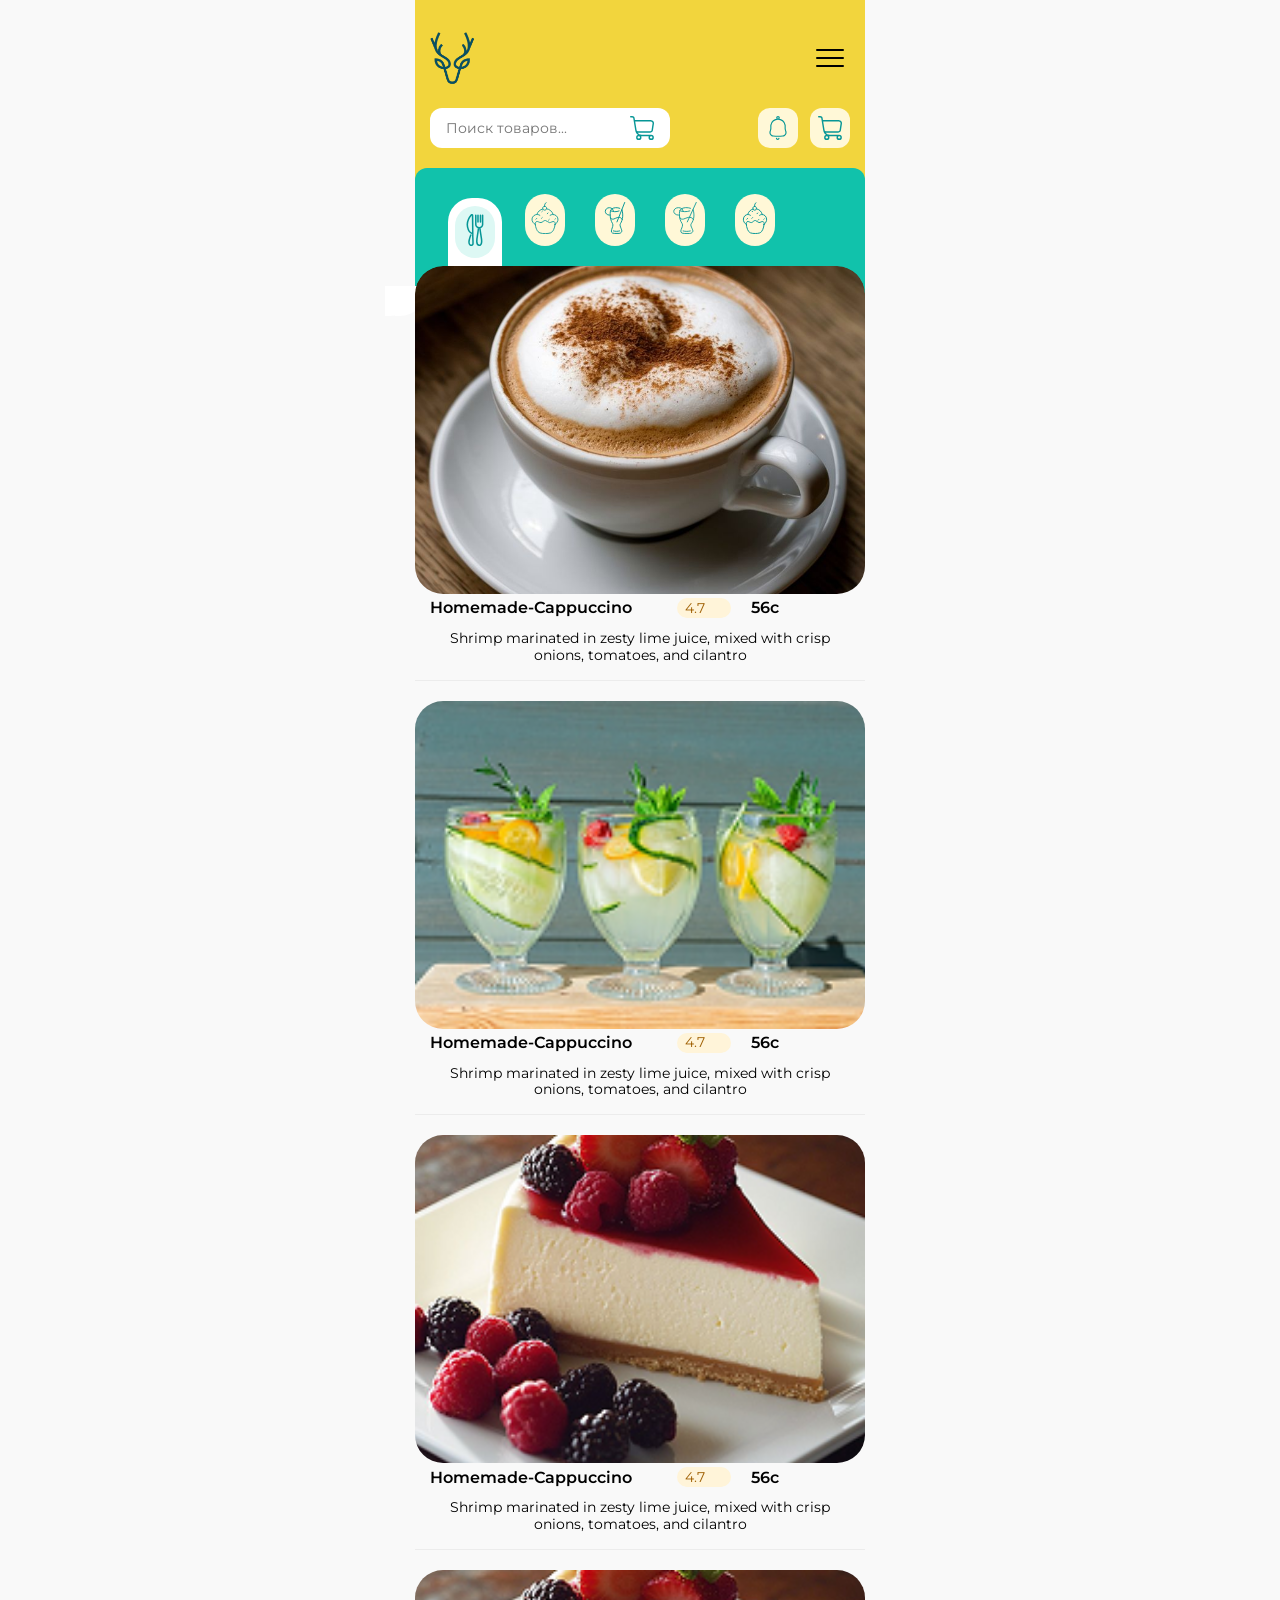
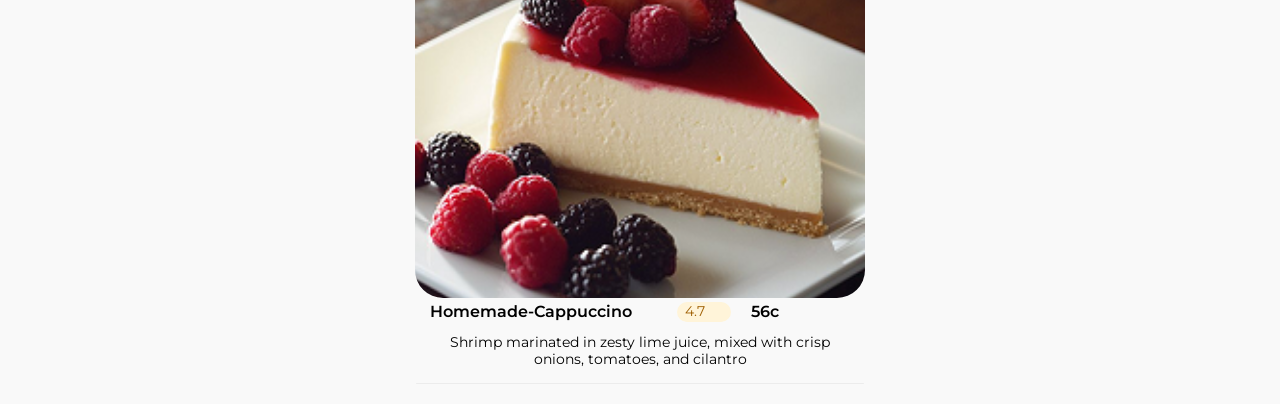
==== src/assets/menu/menu.html @ 3b6c97c5 "Инициализация проекта: Структура сайта и рабочие табы категорий" ====
<!DOCTYPE html>
<html lang="en">
<head>
    <meta charset="UTF-8">
    <meta name="viewport" content="width=device-width, initial-scale=1.0">
    <link rel="stylesheet" href="/src/css/styleMenu.css">
    <link rel="stylesheet" href="/src/css/style.css">
    <title>Меню</title>
</head>
<body>
    <header class="header">
        <div class="header__container">
          <a href="/src/index.html" class="header__logo logo"
          ><img
            src="../images/icons/logo.svg"
            alt="Логотип"
            width="40"
            height="45"
          /></a>
          <nav class="header__nav">
            <h2 class="header__title">Coffee Moose</h2>
            <ul class="header__list">
              <li class="header__item">
                
                <a href="#" class="header__link">
                  <svg class="header__sprite-icon icon-home">
                    <use href="../images/icons/sprite.svg#home"></use>
                  </svg>
                  <span>Главная</span></a>
              </li>
              <li class="header__item">
                <a href="" class="header__link">
                  <svg class="header__sprite-icon">
                    <use href="../images/icons/sprite.svg#menu"></use>
                  </svg>
                  <span>Меню</span></a>
              </li>
              <li class="header__item">
                <a href="#" class="header__link">
                  <svg class="header__sprite-icon icon-bascet">
                    <use href="../images/icons/sprite.svg#bascet"></use>
                  </svg>
                  <span>Корзина</span></a>
              </li>
              <li class="header__item">
                <a href="#" class="header__link header__link--left">О нас</a>
              </li>
            </ul>
          </nav>
          <button class="header__burger">
            <span class="header__line--1"></span>
            <span class="header__line--2"></span>
            <span class="header__line--3"></span>
          </button>
        </div>
        <div class="header__wrapper">
          <div class="header__wrapper-input">
            <input type="text" class="header__input" placeholder="Поиск товаров...">
            <svg class="header__icon-poosh">
              <use href="../images/icons/sprite.svg#bascet"></use>
            </svg>
          </div>
          <div class="header__wrapper-icons">
            <a class="header__icon-link">
              <svg class="header__sprite-icon">
                <use class="header__icon" href="../images/icons/sprite.svg#poosh"></use>
              </svg>
            </a>
            <a class="header__icon-link">
              <svg class="header__sprite-icon">
                <use class="header__icon" href="../images/icons/sprite.svg#bascet"></use>
              </svg>
            </a>
          </div>
        </div>
      </header>
    <div class="menu-tabs">
      <div class="menu-tabs__indicator"></div>
      <button class="menu-tabs__item menu-tabs__item--active" data-category ="dish">
          <svg class="menu-tabs__sprite-icon icon">
            <use href="../images/icons/sprite.svg#menu"></use>
          </svg>
        </button>
      <button class="menu-tabs__item" data-category ="cake">
        <svg class="menu-tabs__sprite-icon icon">
          <use href="../images/icons/sprite.svg#Desserts"></use>
        </svg>
      </button>
      <button class="menu-tabs__item" data-category ="drinks">
        <svg class="menu-tabs__sprite-icon icon">
          <use href="../images/icons/sprite.svg#Drinks-1"></use>
        </svg>
      </button>
      <button class="menu-tabs__item" data-category ="desserts">
        <svg class="menu-tabs__sprite-icon icon">
          <use href="../images/icons/sprite.svg#Drinks"></use>
        </svg>
      </button>
      <button class="menu-tabs__item" data-category ="drinks2">
        <svg class="menu-tabs__sprite-icon icon" >
          <use href="../images/icons/sprite.svg#Desserts-1"></use>
        </svg>
      </button>
    </div>
    <div class="tab-content">
    
      
    </div>

    <script src="/main.js"></script>
    <script src="./menu.js"></script>
</body>
</html>
---- src/css/styleMenu.css ----
*, *::before, *::after {
  margin: 0;
  padding: 0;
  box-sizing: border-box;
}

ul, ol {
  list-style: none;
}

a {
  text-decoration: none;
  color: inherit;
}

button, input, textarea {
  font: inherit;
  background: transparent;
  border: none;
}

img {
  width: 100%;
  height: 100%;
  -o-object-fit: cover;
     object-fit: cover;
  display: block;
}

@font-face {
  font-family: "Montserrat";
  src: url("../fonts/Montserrat-Regular.woff2") format("woff2");
  font-weight: 400;
  font-style: normal;
  font-display: swap;
}
@font-face {
  font-family: "Montserrat";
  src: url("../fonts/Montserrat-Medium.woff2") format("woff2");
  font-weight: 500;
  font-style: normal;
  font-display: swap;
}
@font-face {
  font-family: "Montserrat";
  src: url("../fonts/Montserrat-SemiBold.woff2") format("woff2");
  font-weight: 600;
  font-style: normal;
  font-display: swap;
}
@font-face {
  font-family: "Montserrat";
  src: url("../fonts/Montserrat-Bold.woff2") format("woff2");
  font-weight: 700;
  font-style: normal;
  font-display: swap;
}
body {
  font-family: "Montserrat";
  font-size: 0.875rem;
  font-weight: 400;
  line-height: 1.2;
  color: #404040;
  background-color: #f9f9f9;
  box-sizing: border-box;
  width: 100%;
  max-width: 28.125rem;
  margin: 0 auto;
  position: relative;
  min-height: 100vh;
  box-sizing: border-box;
}

.logo--visibili {
  display: none;
}

.indicator {
  display: inline-block;
  flex-shrink: 0;
  width: 1.25rem;
  height: 0.25rem;
  background-color: #FFF8D7;
  border-radius: 1.25rem;
}

.no-scroll {
  overflow: hidden;
  height: 100%;
}

.button-primary {
  display: flex;
  align-items: center;
  justify-content: center;
  font-size: 1.125rem;
  text-align: center;
  color: #FFFFFF;
  background: #11C2AB;
  border-radius: 0.75rem;
  margin-bottom: 0.5rem;
}
.button-primary:active {
  opacity: 0.8;
}

.button-secondary {
  display: inline-block;
  font-size: 1.125rem;
  text-align: center;
  color: #000;
  border: 1px solid #11C2AB;
  border-radius: 0.75rem;
  margin-bottom: 0.5rem;
}
.button-secondary:active {
  opacity: 0.8;
}

.header__container {
  margin-bottom: 1.5rem;
}
.header__wrapper {
  display: flex;
  align-items: center;
  justify-content: space-between;
  gap: 1rem;
  width: 100%;
}
.header__wrapper-input {
  display: flex;
  align-items: center;
  position: relative;
}
.header__icon-poosh {
  position: absolute;
  width: 1.5rem;
  height: 1.5rem;
  right: 1rem;
  fill: none;
  stroke: #069696 !important;
}
.header__input {
  width: 15rem;
  height: 2.5rem;
  padding: 0.5rem 1rem;
  border-radius: 0.75rem;
  background-color: #FFFFFF;
}
.header__wrapper-icons {
  display: flex;
  align-items: center;
  gap: 0.75rem;
}
.header__icon-link {
  display: flex;
  align-items: center;
  justify-content: center;
  min-width: 2.5rem;
  min-height: 2.5rem;
  border-radius: 0.75rem;
  background-color: #FFF8D7 !important;
}
.header__sprite-icon {
  max-width: 1.5rem;
  max-height: 1.5rem;
  fill: none;
  stroke: #069696 !important;
}

.menu-tabs {
  display: flex;
  align-items: center;
  gap: 1.875rem;
  position: relative;
  width: 100%;
  padding: 0 2.5rem;
  padding-top: 1.625rem;
  padding-bottom: 3.75rem;
  margin-top: -1.25rem;
  border-radius: 0.75rem;
  background-color: #11C2AB;
}
.menu-tabs__indicator {
  position: absolute;
  left: 30px;
  top: 30px;
  height: 84px;
  width: 54px;
  border-radius: 1.5rem 1.5rem 0 0;
  background: #FFFFFF;
  transition: left 0.3s cubic-bezier(0.4, 0, 0.2, 1);
}
.menu-tabs::before, .menu-tabs::after {
  content: "";
  display: block;
  position: absolute;
  bottom: 0;
  width: 1.25rem;
  height: 1.25rem;
  background-color: #FFFFFF;
}
.menu-tabs::before {
  left: -1.25rem;
  border-radius: 0 0 100% 0;
  box-shadow: 5px 5px 0 5px #FFFFFF;
}
.menu-tabs::after {
  left: -1.25rem;
  border-radius: 0 0 100% 0;
  box-shadow: -5px 5px 0 5px #FFFFFF;
}
.menu-tabs__item {
  width: 2.5rem;
  height: 3.25rem;
  border-radius: 1.25rem;
  background-color: #FFF8D7;
  z-index: 1;
  transform: translateY(0);
  transition: transform 0.3s ease;
}
.menu-tabs__item--active {
  transform: translateY(12px);
  background-color: #DDF8F4;
  transition: transform 0.3s ease;
}
.menu-tabs__item--active .menu-tabs__sprite-icon {
  stroke: #069696;
}
.menu-tabs__sprite-icon {
  max-width: 2rem;
  max-height: 2rem;
  fill: none;
  stroke: #069696;
}

.tab-content {
  position: relative;
  border-radius: 1.75rem;
  margin-top: -2.5rem;
  overflow: hidden;
  z-index: 4;
}
.tab-content__card {
  margin-bottom: 1.25rem;
  overflow: hidden;
}
.tab-content__wrapper-img {
  width: 100%;
  height: 20.5rem;
  border-radius: 1.75rem;
  margin-bottom: 0.25rem;
  overflow: hidden;
}
.tab-content__desc {
  display: flex;
  align-items: center;
  margin-bottom: 0.75rem;
  padding: 0 0.9375rem;
}
.tab-content__title {
  font-size: 1rem;
  font-weight: 600;
}
.tab-content__rating {
  display: flex;
  align-items: center;
  width: 3.375rem;
  height: 1.25rem;
  padding-left: 0.5rem;
  color: #A16206;
  background-color: #FFF4D9;
  margin-left: 2.8125rem;
  margin-right: 1.25rem;
  border-radius: 6.1875rem;
}
.tab-content__price {
  font-size: 1rem;
  font-weight: 600;
}
.tab-content__text {
  padding: 0 0.9375rem;
  padding-bottom: 1rem;
  border-bottom: 1px solid #ececec;
}/*# sourceMappingURL=styleMenu.css.map */
---- src/css/style.css ----
*, *::before, *::after {
  margin: 0;
  padding: 0;
  box-sizing: border-box;
}

ul, ol {
  list-style: none;
}

a {
  text-decoration: none;
  color: inherit;
}

button, input, textarea {
  font: inherit;
  background: transparent;
  border: none;
}

img {
  width: 100%;
  height: 100%;
  -o-object-fit: cover;
     object-fit: cover;
  display: block;
}

@font-face {
  font-family: "Montserrat";
  src: url("../fonts/Montserrat-Regular.woff2") format("woff2");
  font-weight: 400;
  font-style: normal;
  font-display: swap;
}
@font-face {
  font-family: "Montserrat";
  src: url("../fonts/Montserrat-Medium.woff2") format("woff2");
  font-weight: 500;
  font-style: normal;
  font-display: swap;
}
@font-face {
  font-family: "Montserrat";
  src: url("../fonts/Montserrat-SemiBold.woff2") format("woff2");
  font-weight: 600;
  font-style: normal;
  font-display: swap;
}
@font-face {
  font-family: "Montserrat";
  src: url("../fonts/Montserrat-Bold.woff2") format("woff2");
  font-weight: 700;
  font-style: normal;
  font-display: swap;
}
body {
  font-family: "Montserrat";
  font-size: 0.875rem;
  font-weight: 400;
  line-height: 1.2;
  color: #404040;
  background-color: #f9f9f9;
  box-sizing: border-box;
  width: 100%;
  max-width: 28.125rem;
  margin: 0 auto;
  position: relative;
  min-height: 100vh;
  box-sizing: border-box;
}

.logo--visibili {
  display: none;
}

.indicator {
  display: inline-block;
  flex-shrink: 0;
  width: 1.25rem;
  height: 0.25rem;
  background-color: #FFF8D7;
  border-radius: 1.25rem;
}

.no-scroll {
  overflow: hidden;
  height: 100%;
}

.button-primary {
  display: flex;
  align-items: center;
  justify-content: center;
  font-size: 1.125rem;
  text-align: center;
  color: #FFFFFF;
  background: #11C2AB;
  border-radius: 0.75rem;
  margin-bottom: 0.5rem;
}
.button-primary:active {
  opacity: 0.8;
}

.button-secondary {
  display: inline-block;
  font-size: 1.125rem;
  text-align: center;
  color: #000;
  border: 1px solid #11C2AB;
  border-radius: 0.75rem;
  margin-bottom: 0.5rem;
}
.button-secondary:active {
  opacity: 0.8;
}

.header {
  background-color: #f2d53d;
  padding: 2rem 0.9375rem 2.5rem 0.9375rem;
}
.header__container {
  display: flex;
  align-items: center;
  justify-content: space-between;
  position: relative;
}
.header__logo {
  font-size: 1.125rem;
  letter-spacing: 10%;
  top: 1.5625rem;
  z-index: 7;
}
.header__logo span {
  padding-left: 0.3125rem;
  margin-bottom: -0.125rem;
}
.header__nav {
  display: inline-block;
  position: fixed;
  top: 0;
  left: 49.9%;
  transform: translateX(-50%);
  z-index: 99;
  width: 100%;
  max-width: 28.75rem;
  height: 100vh;
  overflow: hidden;
  background-color: #FFFFFF;
  z-index: 99;
  transition: transform 0.5s ease, opacity 0.5s ease, visibility 0.5s;
  opacity: 0;
  visibility: hidden;
}
.header__nav--active {
  opacity: 1;
  visibility: visible;
}
.header__title {
  font-weight: 600;
  font-size: 36px;
  line-height: 40px;
  letter-spacing: 0.06em;
  color: #252525;
  padding-top: 2.5rem;
  padding-left: 2.5rem;
  margin-bottom: 2.4375rem;
}
.header__item:nth-child(4) {
  padding-top: 0.625rem;
  padding-left: 2.8125rem;
}
.header__list {
  align-items: center;
  flex-direction: column;
  gap: 0.5rem;
  position: relative;
  font-size: 1.25rem;
  font-weight: 500;
  color: #252525;
  line-height: 28px;
  left: 2.75rem;
}
.header__link {
  display: flex;
  align-items: center;
  margin-bottom: 0.5rem;
}
.header__link span {
  padding-left: 0.5rem;
}
.header__sprite-icon {
  width: 1.5rem;
  height: 1.5rem;
  fill: transparent;
  stroke: #000;
}
.header .icon-bascet,
.header .icon-home {
  width: 1.375rem;
  height: 1.375rem;
}
.header__burger {
  display: flex;
  flex-direction: column;
  align-items: flex-end;
  justify-content: space-between;
  width: 40px;
  height: 30px;
  z-index: 99;
  padding: 0.375rem;
}
.header__line--1, .header__line--2, .header__line--3 {
  display: block;
  width: 100%;
  height: 2px;
  background: #000;
  border-radius: 2px;
  transition: transform 0.3s ease, opacity 0.3s ease;
}

.burger-menu--active {
  display: block;
  position: absolute;
  top: 0.875rem;
  right: 0.9375rem;
}
.burger-menu--active .header__line--1, .burger-menu--active .header__line--2 {
  position: absolute;
  top: 50%;
  left: 52%;
  width: 80%;
  margin-left: -45%;
  transition: transform 0.3s ease;
}
.burger-menu--active .header__line--1 {
  transform: rotate(45deg);
}
.burger-menu--active .header__line--2 {
  transform: rotate(-45deg);
}
.burger-menu--active .header__line--3 {
  opacity: 0;
  transform: translateY(-10px);
}

.welcome-section {
  display: grid;
  align-items: end;
  position: relative;
  min-width: 100%;
  height: 25rem;
  margin-top: -0.9375rem;
  margin-bottom: 3rem;
  padding: 0 0.9375rem;
  background-image: url("../assets/images/bg-restorant.png");
  background-position-y: 700px;
  border-radius: 1.25rem;
}
.welcome-section::before {
  content: "";
  position: absolute;
  left: 0;
  top: 0;
  width: 100%;
  height: 100%;
  background-color: rgba(0, 0, 0, 0.5);
  border-radius: 1.25rem;
  z-index: -1;
}
.welcome-section__title {
  font-size: 2.25rem;
  font-weight: 400;
  line-height: 2.5rem;
  color: #ffffff;
}
.welcome-section__desc {
  width: 60%;
  font-size: 1rem;
  color: #FFFFFF;
  margin-bottom: 2rem;
}
.welcome-section__btn {
  display: inline-block;
  min-width: 100%;
  font-size: 1.125rem;
  text-align: center;
  color: #FFFFFF;
  padding: 0.75rem 0;
  background: #11C2AB;
  border-radius: 0.75rem;
  margin-bottom: 0.5rem;
}

.popular {
  padding: 0 0.9375rem;
  margin-bottom: 2.5rem;
}
.popular__title {
  font-size: 1.25rem;
  font-weight: 600;
  color: #111827;
  margin-bottom: 1rem;
}
.popular__wrapper {
  display: flex;
  align-items: center;
  gap: 1rem;
  margin-top: auto;
  overflow-x: auto;
  scroll-snap-type: x mandatory;
  scroll-behavior: smooth;
}
.popular__wrapper::-webkit-scrollbar {
  display: none;
}

.popular-card {
  display: flex;
  flex-direction: column;
  position: relative;
  flex-shrink: 0;
  max-width: 15.125rem;
  min-height: 21.5625rem;
  border-radius: 0.625rem;
  padding: 4px;
  overflow: hidden;
  background-color: #FFFFFF;
  box-shadow: 0px 1px 3px rgba(0, 0, 0, 0.06);
  scroll-snap-align: start;
}
.popular-card__wrapper-img {
  position: relative;
  margin-bottom: 0.75rem;
  height: 13.125rem;
}
.popular-card::after {
  content: "";
  display: block;
  position: absolute;
  width: 4.625rem;
  height: 1.25rem;
  left: 0.5rem;
  top: 0.5rem;
  z-index: 2;
  background-image: url("../assets/images/Hit.png");
  background-repeat: no-repeat;
}
.popular-card__img {
  -o-object-fit: cover;
     object-fit: cover;
  -o-object-position: center;
     object-position: center;
  margin-bottom: 0.75rem;
  border-radius: 10px 10px 0 0;
}
.popular-card__inner-wrapper {
  display: flex;
  align-items: center;
  justify-content: space-between;
}
.popular-card__title {
  font-size: 1rem;
  font-weight: 500;
  color: #000;
  margin-bottom: 0.5rem;
}
.popular-card__price {
  font-size: 1rem;
  font-weight: 500;
  color: #252525;
}
.popular-card__desc {
  padding-bottom: 1rem;
}
.popular-card__add {
  width: 2.5rem;
  height: 2.5rem;
  border-radius: 50%;
}
.popular-card__sprite-icon {
  display: flex;
  align-items: center;
  justify-content: center;
  width: 1.875rem;
  height: 1.875rem;
  fill: none;
  stroke: #FFFFFF;
}
.popular-card__counter-btn {
  margin-bottom: 0.5rem;
}

.popular-card__add--active {
  display: none;
}

.counter-btn {
  display: flex;
  align-items: center;
  justify-content: space-around;
  width: 80%;
  height: 2.5rem;
  overflow: hidden;
  padding: 0.25rem 0.5rem;
  border-radius: 1.25rem;
  background-color: #11C2AB;
  transition: transform 0.5s ease, opacity 0.5s ease, visibility 0.5s;
}
.counter-btn__sprite-icon {
  max-width: 1.5rem;
  max-height: 1.5rem;
  fill: none;
  stroke: #FFFFFF;
}
.counter-btn__current {
  color: #FFFFFF;
}

.counter-btn--active {
  display: none;
}

.odds {
  padding: 0 0.9375rem;
  margin-bottom: 2rem;
}

.slider-container {
  display: flex;
  flex-direction: column;
  gap: 0.5rem;
  width: 100%;
  overflow: hidden;
}
.slider-container__slider-track {
  display: flex;
  align-items: center;
  min-width: 100%;
  height: 10.625rem;
  margin-bottom: 0.5rem;
  transition: transform 0.5s ease-in-out;
}
.slider-container__slider-item {
  display: flex;
  align-items: center;
  justify-content: space-between;
  position: relative;
  min-width: 100%;
  height: 10.625rem;
  overflow: hidden;
  padding-left: 0.9375rem;
  border-radius: 1.25rem;
  box-shadow: 0px 1px 3px rgba(0, 0, 0, 0.06);
  margin-bottom: 0.5rem;
}
.slider-container__slider-item::before {
  content: "";
  display: block;
  position: absolute;
  width: 5rem;
  height: 1.5625rem;
  top: 0;
  left: 50%;
  z-index: 5;
  background-image: url("../assets/images/Ellipse.png");
  background-repeat: no-repeat;
}
.slider-container__slider-item::after {
  content: "";
  display: block;
  position: absolute;
  width: 5rem;
  height: 1.5625rem;
  left: -2.5rem;
  bottom: 1.125rem;
  transform: rotate(-138deg);
  background-image: url("../assets/images/Ellipse.png");
  background-repeat: no-repeat;
}
.slider-container__slider-item {
  align-items: center;
  gap: 0.5rem;
  min-width: 100%;
  height: 10.625rem;
  overflow: hidden;
}
.slider-container__wrapper-text {
  width: 12.5rem;
}
.slider-container__title {
  margin-bottom: 0.75rem;
}
.slider-container__desc span {
  font-weight: 700;
  color: #f2d53d;
}
.slider-container__wrapper-img {
  width: 11.25rem;
  height: 100%;
  overflow: hidden;
}
.slider-container__img {
  min-width: 100%;
  height: 100%;
  -o-object-fit: cover;
     object-fit: cover;
  border-radius: 0 16px 16px 0;
}
.slider-container__dot {
  display: flex;
  align-items: center;
  -o-object-position: center;
     object-position: center;
  justify-content: center;
  gap: 0.25rem;
  width: 100%;
}
.slider-container__dot-item {
  display: block;
  width: 1.875rem;
  height: 0.25rem;
  background-color: #FFF8D7;
}
.slider-container .dot--active {
  background-color: #f2d53d;
}

.top-categories {
  background-color: #FFF8D7;
  margin-bottom: 2rem;
  padding-left: 0.9375rem;
}
.top-categories__title {
  font-size: 1rem;
  font-weight: 600;
  text-align: center;
  padding: 0.75rem 0;
  color: #000;
}
.category-card {
  display: flex;
  text-align: center;
  gap: 1rem;
  padding: 0.75rem 0.9375rem;
  overflow-x: auto;
  scroll-snap-type: x mandatory;
  scroll-behavior: smooth;
}
.category-card::-webkit-scrollbar {
  display: none;
}
.category-card__item {
  scroll-snap-align: start;
}
.category-card__link {
  display: inline-block;
}
.category-card__icon-wrapper {
  display: flex;
  align-items: center;
  justify-content: center;
  width: 6.25rem;
  height: 6.25rem;
  background-color: rgba(6, 150, 150, 0.2);
  border-radius: 100%;
  margin-bottom: 0.375rem;
}
.category-card__sprite-icon {
  height: 3.125rem;
  fill: transparent;
  stroke: #11C2AB;
}
.category-card__title {
  font-size: 1rem;
  font-weight: 500;
  color: #391713;
}

.offices {
  padding: 0 0.9375rem;
  position: relative;
  margin-bottom: 3.125rem;
}
.offices__title {
  font-size: 1rem;
  font-weight: 600;
  color: #000;
  margin-bottom: 0.75rem;
}
.offices__content {
  display: flex;
  align-items: center;
  gap: 1rem;
  overflow-x: auto;
  scroll-snap-type: x mandatory;
  scroll-behavior: smooth;
}
.offices__content::-webkit-scrollbar {
  display: none;
}
.offices__item {
  scroll-snap-align: start;
}
.offices__wrapper-img {
  width: 9.75rem;
  height: 9.5rem;
  border-radius: 1rem;
  overflow: hidden;
}
.offices__btn {
  position: relative;
  left: 0.5rem;
  top: -30px;
  padding: 0.125rem 0.75rem;
}
.bottom-sheet {
  position: fixed;
  top: 0;
  left: 0;
  bottom: 0;
  width: 100%;
  max-width: 28.125rem;
  margin: 0 auto;
  background-color: #FFFFFF;
  z-index: 999;
  transform: translateY(100%);
  transition: transform 0.3s cubic-bezier(0.4, 0, 0.2, 1);
  touch-action: none;
  max-height: 100vh;
}
.bottom-sheet--active {
  transform: translateY(0);
}
.bottom-sheet__drag-handle {
  width: 7.5rem;
  height: 0.1875rem;
  position: relative;
  top: 0;
  left: 50%;
  transform: translateX(-50%);
  background-color: #000;
  margin-bottom: 0.875rem;
  margin-top: 1.25rem;
  cursor: grab;
}
.bottom-sheet__wrapper {
  display: block;
  min-width: 100%;
  min-height: 100vh;
}
.bottom-sheet__content {
  display: none;
}
.bottom-sheet__content--active {
  display: block;
}
.bottom-sheet__wrapper-img {
  min-width: 100%;
  border-radius: 1rem 1rem 0 0;
  overflow: hidden;
  margin-bottom: 0.5rem;
}
.bottom-sheet__info-item {
  display: flex;
  align-items: center;
  margin-bottom: 0.25rem;
  padding-left: 0.9375rem;
}
.bottom-sheet__sprite-icon {
  max-width: 1rem;
  max-height: 1rem;
  padding-right: 0.25rem;
}
.bottom-sheet__actions {
  display: flex;
  flex-direction: column;
  align-items: center;
  justify-content: center;
  padding-top: 13.75rem;
}
.bottom-sheet__btn {
  padding: 0.625rem 2rem;
}
.bottom-sheet .btn--p {
  padding: 0.625rem 4.46875rem;
}/*# sourceMappingURL=style.css.map */
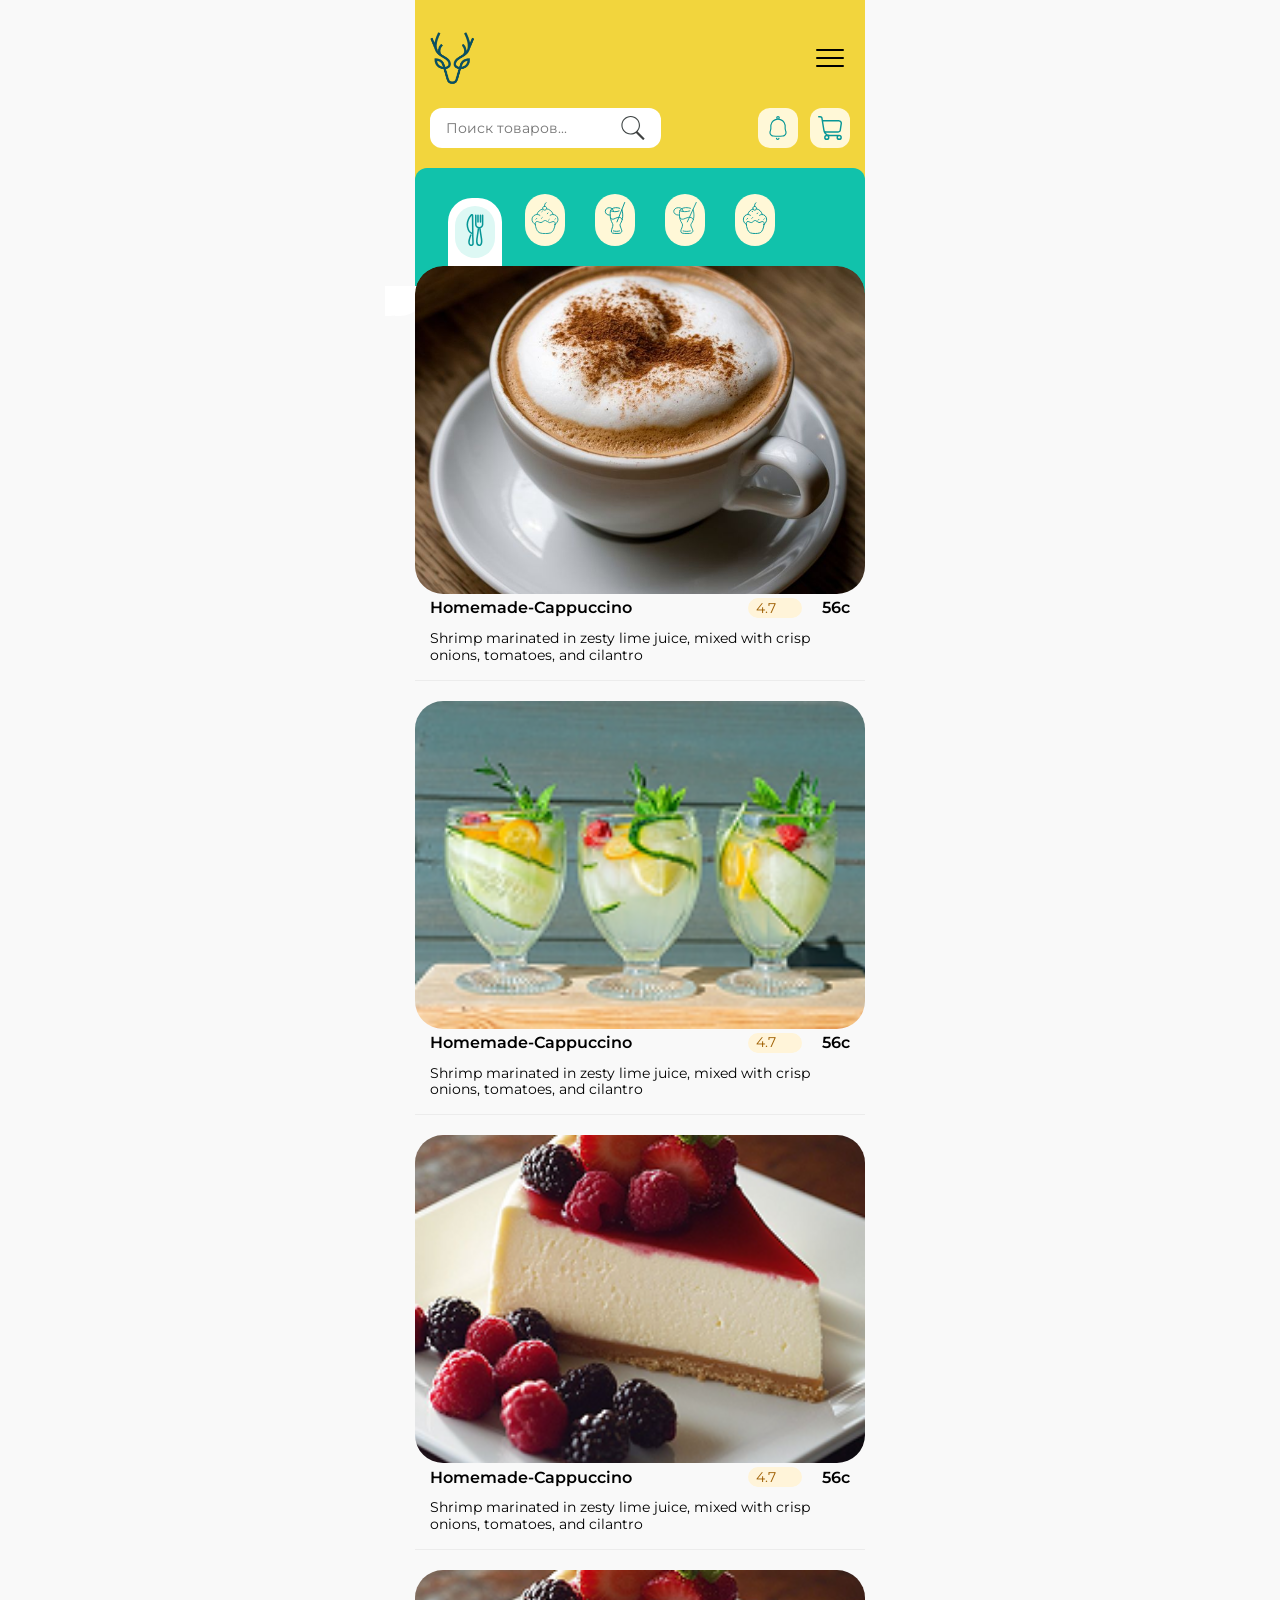
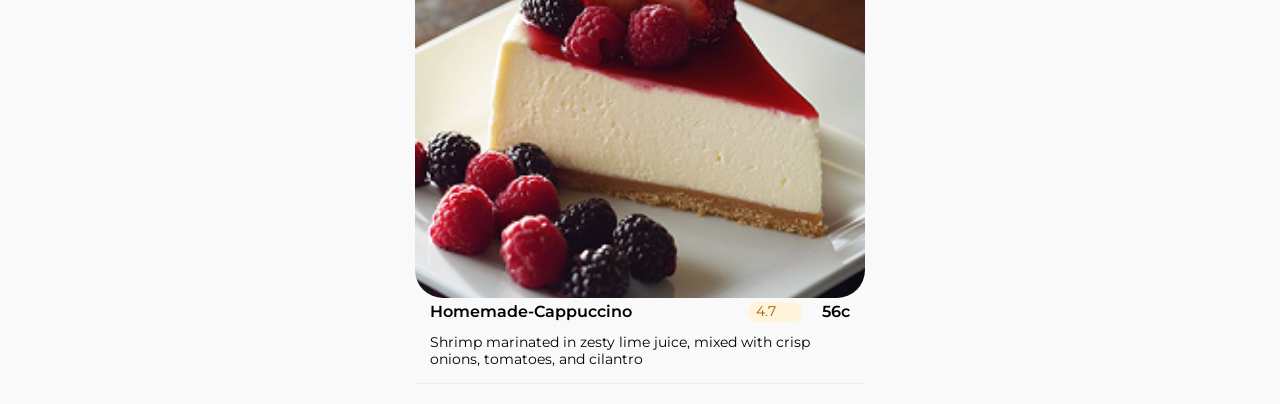
==== commit 46230a46: "Перенос файл index.html в корен проекта,исправления багов и обновление путей" ====
--- a/src/assets/menu/menu.html
+++ b/src/assets/menu/menu.html
@@ -3,14 +3,14 @@
 <head>
     <meta charset="UTF-8">
     <meta name="viewport" content="width=device-width, initial-scale=1.0">
-    <link rel="stylesheet" href="/src/css/styleMenu.css">
-    <link rel="stylesheet" href="/src/css/style.css">
+    <link rel="stylesheet" href="../../css/style.css">
+    <link rel="stylesheet" href="../../css/styleMenu.css">
     <title>Меню</title>
 </head>
 <body>
     <header class="header">
         <div class="header__container">
-          <a href="/src/index.html" class="header__logo logo"
+          <a href="src/index.html" class="header__logo logo"
           ><img
             src="../images/icons/logo.svg"
             alt="Логотип"
@@ -57,7 +57,7 @@
           <div class="header__wrapper-input">
             <input type="text" class="header__input" placeholder="Поиск товаров...">
             <svg class="header__icon-poosh">
-              <use href="../images/icons/sprite.svg#bascet"></use>
+              <use href="../images/icons/sprite.svg#search"></use>
             </svg>
           </div>
           <div class="header__wrapper-icons">
@@ -107,7 +107,7 @@
       
     </div>
 
-    <script src="/main.js"></script>
+    <script src="../../../main.js"></script>
     <script src="./menu.js"></script>
 </body>
 </html>
--- a/src/css/style.css
+++ b/src/css/style.css
@@ -125,7 +125,6 @@
   display: flex;
   align-items: center;
   justify-content: space-between;
-  position: relative;
 }
 .header__logo {
   font-size: 1.125rem;
@@ -160,13 +159,13 @@
 }
 .header__title {
   font-weight: 600;
-  font-size: 36px;
+  font-size: 32px;
   line-height: 40px;
   letter-spacing: 0.06em;
   color: #252525;
   padding-top: 2.5rem;
   padding-left: 2.5rem;
-  margin-bottom: 2.4375rem;
+  margin-bottom: 1.25rem;
 }
 .header__item:nth-child(4) {
   padding-top: 0.625rem;
@@ -224,7 +223,7 @@
 .burger-menu--active {
   display: block;
   position: absolute;
-  top: 0.875rem;
+  top: 2.6875rem;
   right: 0.9375rem;
 }
 .burger-menu--active .header__line--1, .burger-menu--active .header__line--2 {
@@ -412,10 +411,11 @@
 .counter-btn__sprite-icon {
   max-width: 1.5rem;
   max-height: 1.5rem;
-  fill: none;
-  stroke: #FFFFFF;
 }
 .counter-btn__current {
+  color: #FFFFFF;
+}
+.counter-btn__minus, .counter-btn__plus {
   color: #FFFFFF;
 }
 
@@ -616,16 +616,17 @@
   top: -30px;
   padding: 0.125rem 0.75rem;
 }
+
 .bottom-sheet {
   position: fixed;
   top: 0;
-  left: 0;
   bottom: 0;
   width: 100%;
   max-width: 28.125rem;
   margin: 0 auto;
   background-color: #FFFFFF;
   z-index: 999;
+  overflow: hidden;
   transform: translateY(100%);
   transition: transform 0.3s cubic-bezier(0.4, 0, 0.2, 1);
   touch-action: none;
@@ -646,6 +647,14 @@
   margin-top: 1.25rem;
   cursor: grab;
 }
+.bottom-sheet__drag-handle::before {
+  content: "";
+  position: absolute;
+  top: -0.9375rem;
+  bottom: -0.9375rem;
+  left: 0;
+  right: 0;
+}
 .bottom-sheet__wrapper {
   display: block;
   min-width: 100%;
@@ -659,17 +668,28 @@
 }
 .bottom-sheet__wrapper-img {
   min-width: 100%;
+  height: 16.875rem;
   border-radius: 1rem 1rem 0 0;
   overflow: hidden;
   margin-bottom: 0.5rem;
 }
+.bottom-sheet__info-group {
+  position: relative;
+  background-color: #FFFFFF;
+  border-top-left-radius: 1rem;
+  border-top-right-radius: 1rem;
+  margin-top: -1.25rem;
+  padding-top: 1rem;
+  z-index: 3;
+}
 .bottom-sheet__info-item {
   display: flex;
   align-items: center;
-  margin-bottom: 0.25rem;
+  margin-bottom: 0.375rem;
   padding-left: 0.9375rem;
 }
 .bottom-sheet__sprite-icon {
+  stroke: rgba(0, 0, 0, 0.7);
   max-width: 1rem;
   max-height: 1rem;
   padding-right: 0.25rem;
--- a/src/css/styleMenu.css
+++ b/src/css/styleMenu.css
@@ -141,7 +141,7 @@
   stroke: #069696 !important;
 }
 .header__input {
-  width: 15rem;
+  max-width: 15rem;
   height: 2.5rem;
   padding: 0.5rem 1rem;
   border-radius: 0.75rem;
@@ -252,15 +252,21 @@
   margin-bottom: 0.25rem;
   overflow: hidden;
 }
-.tab-content__desc {
-  display: flex;
-  align-items: center;
+.tab-content__body {
+  display: flex;
+  align-items: center;
+  justify-content: space-between;
   margin-bottom: 0.75rem;
   padding: 0 0.9375rem;
 }
 .tab-content__title {
   font-size: 1rem;
   font-weight: 600;
+}
+.tab-content__meta {
+  display: flex;
+  align-items: center;
+  gap: 1.25rem;
 }
 .tab-content__rating {
   display: flex;
@@ -270,15 +276,14 @@
   padding-left: 0.5rem;
   color: #A16206;
   background-color: #FFF4D9;
-  margin-left: 2.8125rem;
-  margin-right: 1.25rem;
   border-radius: 6.1875rem;
 }
 .tab-content__price {
   font-size: 1rem;
   font-weight: 600;
 }
-.tab-content__text {
+.tab-content__desc {
+  text-align: left;
   padding: 0 0.9375rem;
   padding-bottom: 1rem;
   border-bottom: 1px solid #ececec;
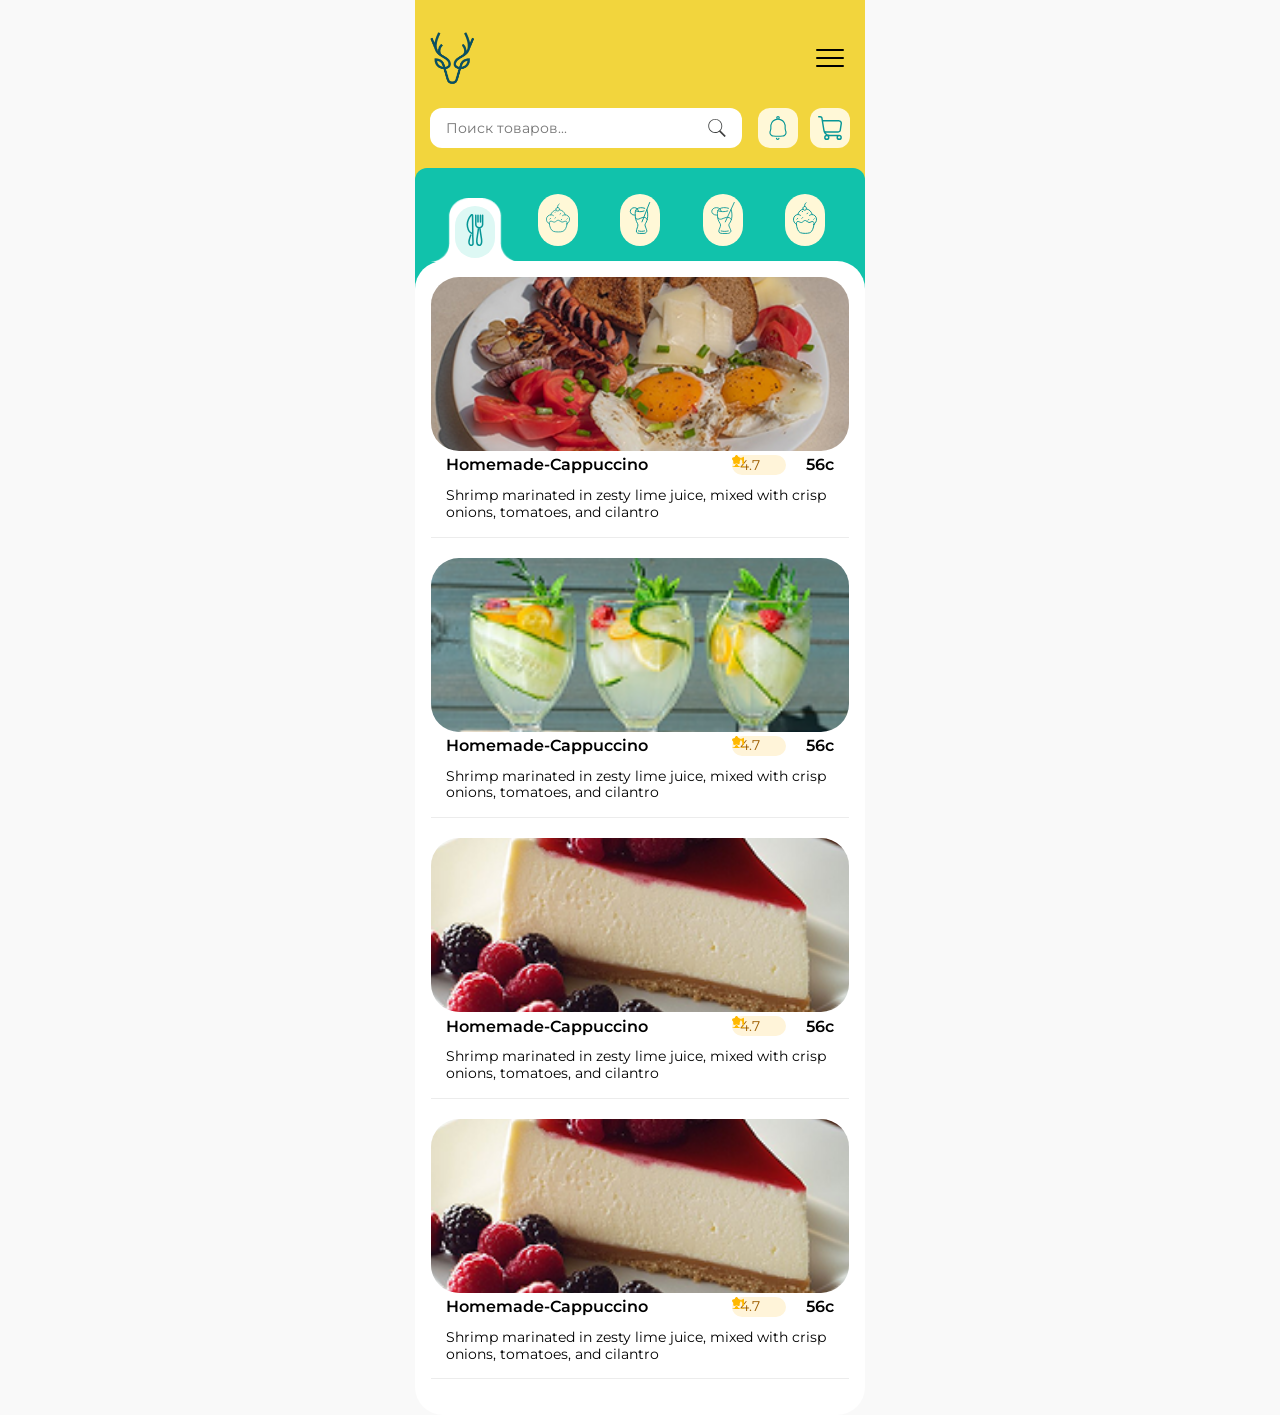
==== commit 444e8746: "Исправление багов и аниматция сетчиков" ====
--- a/src/assets/menu/menu.html
+++ b/src/assets/menu/menu.html
@@ -75,7 +75,7 @@
         </div>
       </header>
     <div class="menu-tabs">
-      <div class="menu-tabs__indicator"></div>
+      <img src="../images/indicator.png" alt="" class="menu-tabs__indicator">
       <button class="menu-tabs__item menu-tabs__item--active" data-category ="dish">
           <svg class="menu-tabs__sprite-icon icon">
             <use href="../images/icons/sprite.svg#menu"></use>
--- a/src/css/style.css
+++ b/src/css/style.css
@@ -193,13 +193,18 @@
 .header__sprite-icon {
   width: 1.5rem;
   height: 1.5rem;
-  fill: transparent;
+  fill: none;
   stroke: #000;
 }
-.header .icon-bascet,
+.header .icon-bascet {
+  width: 1.375rem;
+  height: 1.375rem;
+}
 .header .icon-home {
   width: 1.375rem;
   height: 1.375rem;
+  fill: #000;
+  stroke: none !important;
 }
 .header__burger {
   display: flex;
@@ -400,13 +405,16 @@
   display: flex;
   align-items: center;
   justify-content: space-around;
-  width: 80%;
-  height: 2.5rem;
-  overflow: hidden;
-  padding: 0.25rem 0.5rem;
   border-radius: 1.25rem;
   background-color: #11C2AB;
-  transition: transform 0.5s ease, opacity 0.5s ease, visibility 0.5s;
+  opacity: 0;
+  visibility: hidden;
+  max-width: 0;
+  height: 0;
+  transition: max-width 0.4s ease, height 0.4s ease, opacity 0.3s ease, visibility 0.4s;
+}
+.counter-btn > * {
+  flex-shrink: 0;
 }
 .counter-btn__sprite-icon {
   max-width: 1.5rem;
@@ -420,7 +428,11 @@
 }
 
 .counter-btn--active {
-  display: none;
+  max-width: 11.25rem;
+  height: 2.5rem;
+  opacity: 1;
+  visibility: visible;
+  transition: max-width 0.4s ease, opacity 0.3s ease, visibility 0.4s;
 }
 
 .odds {
@@ -673,6 +685,12 @@
   overflow: hidden;
   margin-bottom: 0.5rem;
 }
+.bottom-sheet__wrapper-img--carta {
+  height: 11.25rem;
+  border-radius: none;
+  padding-top: 0.5rem;
+  margin-bottom: 2rem;
+}
 .bottom-sheet__info-group {
   position: relative;
   background-color: #FFFFFF;
@@ -689,9 +707,10 @@
   padding-left: 0.9375rem;
 }
 .bottom-sheet__sprite-icon {
-  stroke: rgba(0, 0, 0, 0.7);
   max-width: 1rem;
   max-height: 1rem;
+  fill: #000;
+  stroke: none;
   padding-right: 0.25rem;
 }
 .bottom-sheet__actions {
@@ -699,7 +718,6 @@
   flex-direction: column;
   align-items: center;
   justify-content: center;
-  padding-top: 13.75rem;
 }
 .bottom-sheet__btn {
   padding: 0.625rem 2rem;
--- a/src/css/styleMenu.css
+++ b/src/css/styleMenu.css
@@ -130,27 +130,39 @@
 .header__wrapper-input {
   display: flex;
   align-items: center;
+  width: 100%;
   position: relative;
 }
 .header__icon-poosh {
   position: absolute;
-  width: 1.5rem;
-  height: 1.5rem;
+  width: 1.125rem;
+  height: 1.125rem;
   right: 1rem;
-  fill: none;
-  stroke: #069696 !important;
+  stroke: rgba(6, 150, 150, 0.7);
 }
 .header__input {
-  max-width: 15rem;
+  width: 100%;
   height: 2.5rem;
   padding: 0.5rem 1rem;
   border-radius: 0.75rem;
   background-color: #FFFFFF;
 }
+.header__input:focus {
+  outline: none;
+}
+.header__input:focus-visible {
+  outline: 1px solid #11C2AB;
+}
 .header__wrapper-icons {
   display: flex;
   align-items: center;
   gap: 0.75rem;
+}
+.header__wrapper-icons .header__sprite-icon {
+  max-width: 1.5rem;
+  max-height: 1.5rem;
+  stroke: #069696 !important;
+  fill: none;
 }
 .header__icon-link {
   display: flex;
@@ -161,20 +173,14 @@
   border-radius: 0.75rem;
   background-color: #FFF8D7 !important;
 }
-.header__sprite-icon {
-  max-width: 1.5rem;
-  max-height: 1.5rem;
-  fill: none;
-  stroke: #069696 !important;
-}
 
 .menu-tabs {
   display: flex;
   align-items: center;
-  gap: 1.875rem;
-  position: relative;
-  width: 100%;
+  justify-content: space-between;
   padding: 0 2.5rem;
+  position: relative;
+  width: 100%;
   padding-top: 1.625rem;
   padding-bottom: 3.75rem;
   margin-top: -1.25rem;
@@ -183,32 +189,10 @@
 }
 .menu-tabs__indicator {
   position: absolute;
-  left: 30px;
   top: 30px;
-  height: 84px;
-  width: 54px;
-  border-radius: 1.5rem 1.5rem 0 0;
-  background: #FFFFFF;
+  width: 5.5rem;
+  height: 4rem;
   transition: left 0.3s cubic-bezier(0.4, 0, 0.2, 1);
-}
-.menu-tabs::before, .menu-tabs::after {
-  content: "";
-  display: block;
-  position: absolute;
-  bottom: 0;
-  width: 1.25rem;
-  height: 1.25rem;
-  background-color: #FFFFFF;
-}
-.menu-tabs::before {
-  left: -1.25rem;
-  border-radius: 0 0 100% 0;
-  box-shadow: 5px 5px 0 5px #FFFFFF;
-}
-.menu-tabs::after {
-  left: -1.25rem;
-  border-radius: 0 0 100% 0;
-  box-shadow: -5px 5px 0 5px #FFFFFF;
 }
 .menu-tabs__item {
   width: 2.5rem;
@@ -228,7 +212,7 @@
   stroke: #069696;
 }
 .menu-tabs__sprite-icon {
-  max-width: 2rem;
+  max-width: 1.5rem;
   max-height: 2rem;
   fill: none;
   stroke: #069696;
@@ -237,7 +221,9 @@
 .tab-content {
   position: relative;
   border-radius: 1.75rem;
-  margin-top: -2.5rem;
+  background-color: #FFFFFF;
+  margin-top: -2.8125rem;
+  padding: 1rem;
   overflow: hidden;
   z-index: 4;
 }
@@ -247,7 +233,7 @@
 }
 .tab-content__wrapper-img {
   width: 100%;
-  height: 20.5rem;
+  height: 10.875rem;
   border-radius: 1.75rem;
   margin-bottom: 0.25rem;
   overflow: hidden;
@@ -271,6 +257,7 @@
 .tab-content__rating {
   display: flex;
   align-items: center;
+  position: relative;
   width: 3.375rem;
   height: 1.25rem;
   padding-left: 0.5rem;
@@ -278,6 +265,16 @@
   background-color: #FFF4D9;
   border-radius: 6.1875rem;
 }
+.tab-content__rating::after {
+  content: "";
+  display: block;
+  position: absolute;
+  left: 0;
+  top: 0;
+  width: 0.75rem;
+  height: 0.75rem;
+  background-image: url("../assets/images/star.png");
+}
 .tab-content__price {
   font-size: 1rem;
   font-weight: 600;
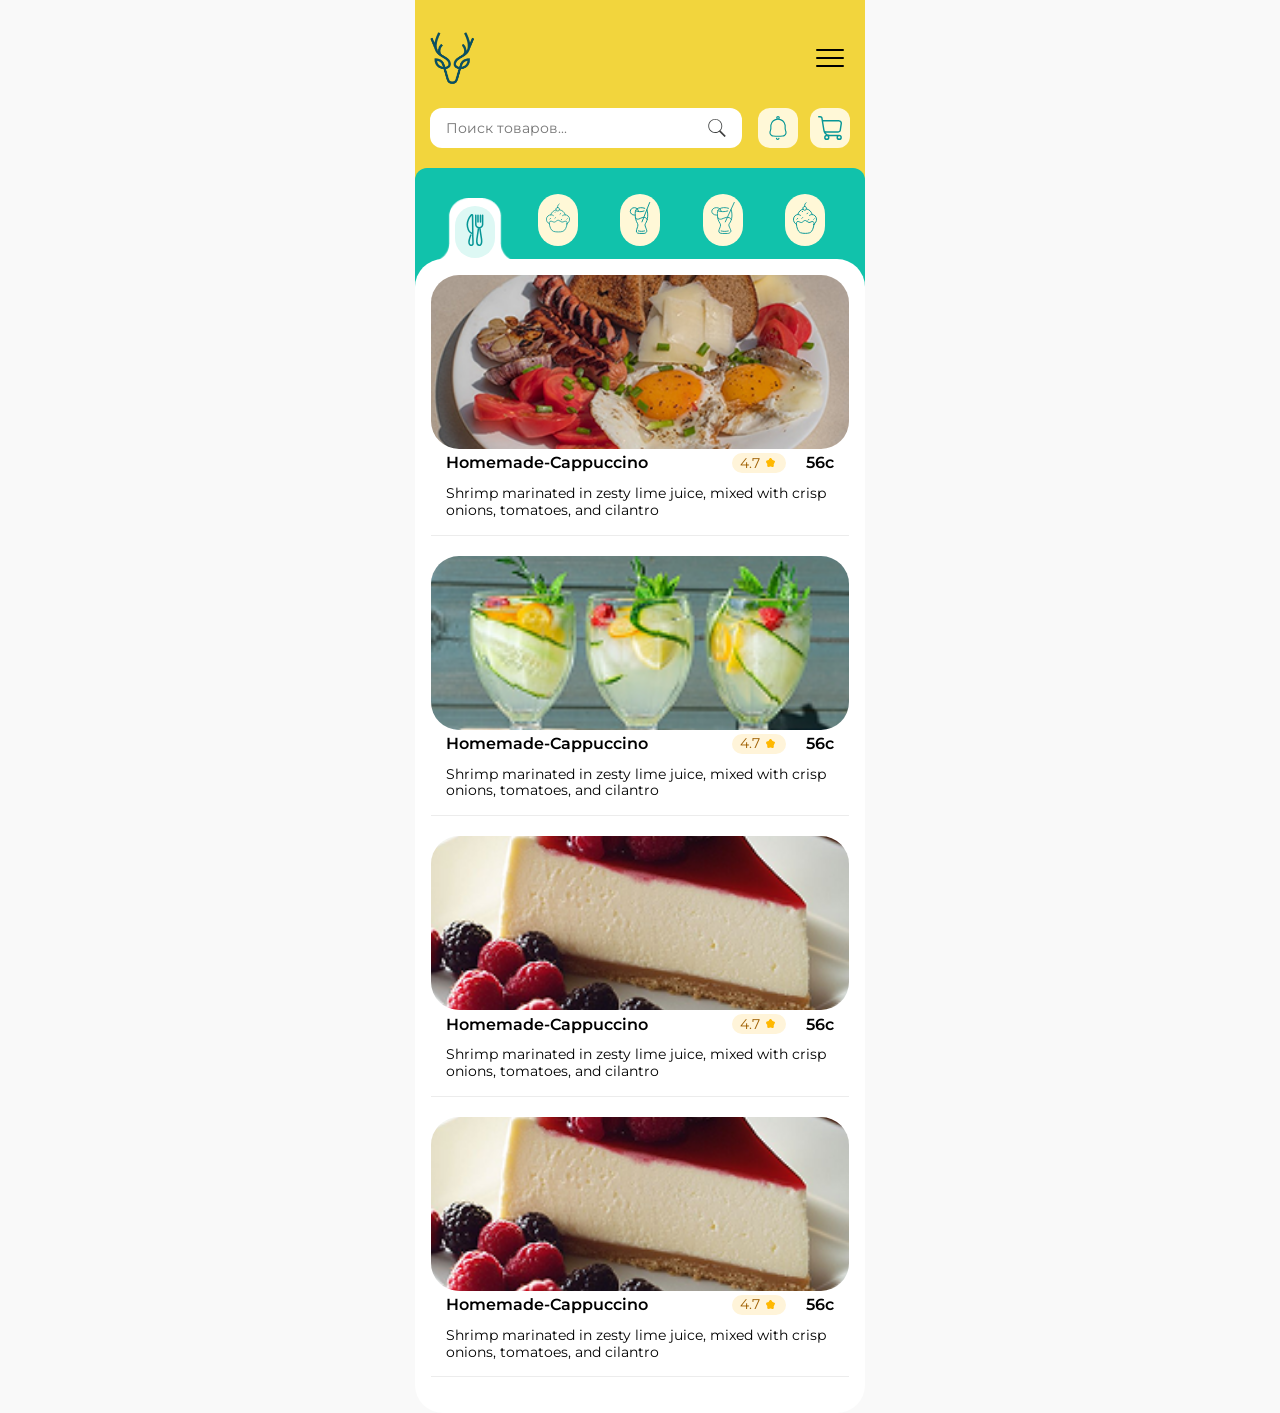
==== commit 60ae332a: "Исправление багов и дороботка анимация" ====
--- a/src/assets/menu/menu.html
+++ b/src/assets/menu/menu.html
@@ -10,7 +10,7 @@
 <body>
     <header class="header">
         <div class="header__container">
-          <a href="src/index.html" class="header__logo logo"
+          <a href="../../../index.html" class="header__logo logo"
           ><img
             src="../images/icons/logo.svg"
             alt="Логотип"
@@ -22,7 +22,7 @@
             <ul class="header__list">
               <li class="header__item">
                 
-                <a href="#" class="header__link">
+                <a href="../../../index.html" class="header__link">
                   <svg class="header__sprite-icon icon-home">
                     <use href="../images/icons/sprite.svg#home"></use>
                   </svg>
--- a/src/css/style.css
+++ b/src/css/style.css
@@ -159,12 +159,12 @@
 }
 .header__title {
   font-weight: 600;
-  font-size: 32px;
+  font-size: 28px;
   line-height: 40px;
   letter-spacing: 0.06em;
   color: #252525;
   padding-top: 2.5rem;
-  padding-left: 2.5rem;
+  padding-left: 1.25rem;
   margin-bottom: 1.25rem;
 }
 .header__item:nth-child(4) {
@@ -380,9 +380,10 @@
   padding-bottom: 1rem;
 }
 .popular-card__add {
-  width: 2.5rem;
+  max-width: 2.5rem;
   height: 2.5rem;
   border-radius: 50%;
+  transition: max-width 0.3s ease-in-out, opacity 0.2s ease-in-out, visibility 0.2s ease-in-out;
 }
 .popular-card__sprite-icon {
   display: flex;
@@ -398,7 +399,11 @@
 }
 
 .popular-card__add--active {
-  display: none;
+  opacity: 0;
+  visibility: hidden;
+  max-width: 0;
+  height: 0;
+  transition: max-width 0.4s ease-in-out, opacity 0.3s ease-in-out, visibility 0.4s ease-in-out;
 }
 
 .counter-btn {
@@ -411,9 +416,10 @@
   visibility: hidden;
   max-width: 0;
   height: 0;
-  transition: max-width 0.4s ease, height 0.4s ease, opacity 0.3s ease, visibility 0.4s;
+  transition: max-width 0.4s ease-in-out, height 0.4s ease-in-out, opacity 0.3s ease-in-out, visibility 0.4s ease-in-out;
 }
 .counter-btn > * {
+  padding-top: 0.3125rem;
   flex-shrink: 0;
 }
 .counter-btn__sprite-icon {
@@ -432,7 +438,7 @@
   height: 2.5rem;
   opacity: 1;
   visibility: visible;
-  transition: max-width 0.4s ease, opacity 0.3s ease, visibility 0.4s;
+  transition: max-width 0.4s ease, opacity 0.3s ease, visibility 0.4s ease-in-out;
 }
 
 .odds {
@@ -535,6 +541,7 @@
   width: 1.875rem;
   height: 0.25rem;
   background-color: #FFF8D7;
+  border-radius: 1.25rem;
 }
 .slider-container .dot--active {
   background-color: #f2d53d;
@@ -680,16 +687,16 @@
 }
 .bottom-sheet__wrapper-img {
   min-width: 100%;
-  height: 16.875rem;
+  height: clamp(200px, 35vh, 350px);
   border-radius: 1rem 1rem 0 0;
   overflow: hidden;
-  margin-bottom: 0.5rem;
 }
 .bottom-sheet__wrapper-img--carta {
-  height: 11.25rem;
+  min-height: 11.25rem;
   border-radius: none;
   padding-top: 0.5rem;
   margin-bottom: 2rem;
+  overflow: hidden;
 }
 .bottom-sheet__info-group {
   position: relative;
@@ -718,10 +725,12 @@
   flex-direction: column;
   align-items: center;
   justify-content: center;
+  margin-bottom: auto;
 }
 .bottom-sheet__btn {
   padding: 0.625rem 2rem;
 }
 .bottom-sheet .btn--p {
   padding: 0.625rem 4.46875rem;
+  margin-bottom: 0.875rem;
 }/*# sourceMappingURL=style.css.map */
--- a/src/css/styleMenu.css
+++ b/src/css/styleMenu.css
@@ -192,6 +192,8 @@
   top: 30px;
   width: 5.5rem;
   height: 4rem;
+  -o-object-fit: cover;
+     object-fit: cover;
   transition: left 0.3s cubic-bezier(0.4, 0, 0.2, 1);
 }
 .menu-tabs__item {
@@ -222,7 +224,7 @@
   position: relative;
   border-radius: 1.75rem;
   background-color: #FFFFFF;
-  margin-top: -2.8125rem;
+  margin-top: -2.9375rem;
   padding: 1rem;
   overflow: hidden;
   z-index: 4;
@@ -265,15 +267,16 @@
   background-color: #FFF4D9;
   border-radius: 6.1875rem;
 }
-.tab-content__rating::after {
+.tab-content__rating::before {
   content: "";
   display: block;
   position: absolute;
-  left: 0;
-  top: 0;
+  right: 0.5rem;
+  bottom: 0.1875rem;
   width: 0.75rem;
   height: 0.75rem;
   background-image: url("../assets/images/star.png");
+  background-repeat: no-repeat;
 }
 .tab-content__price {
   font-size: 1rem;
